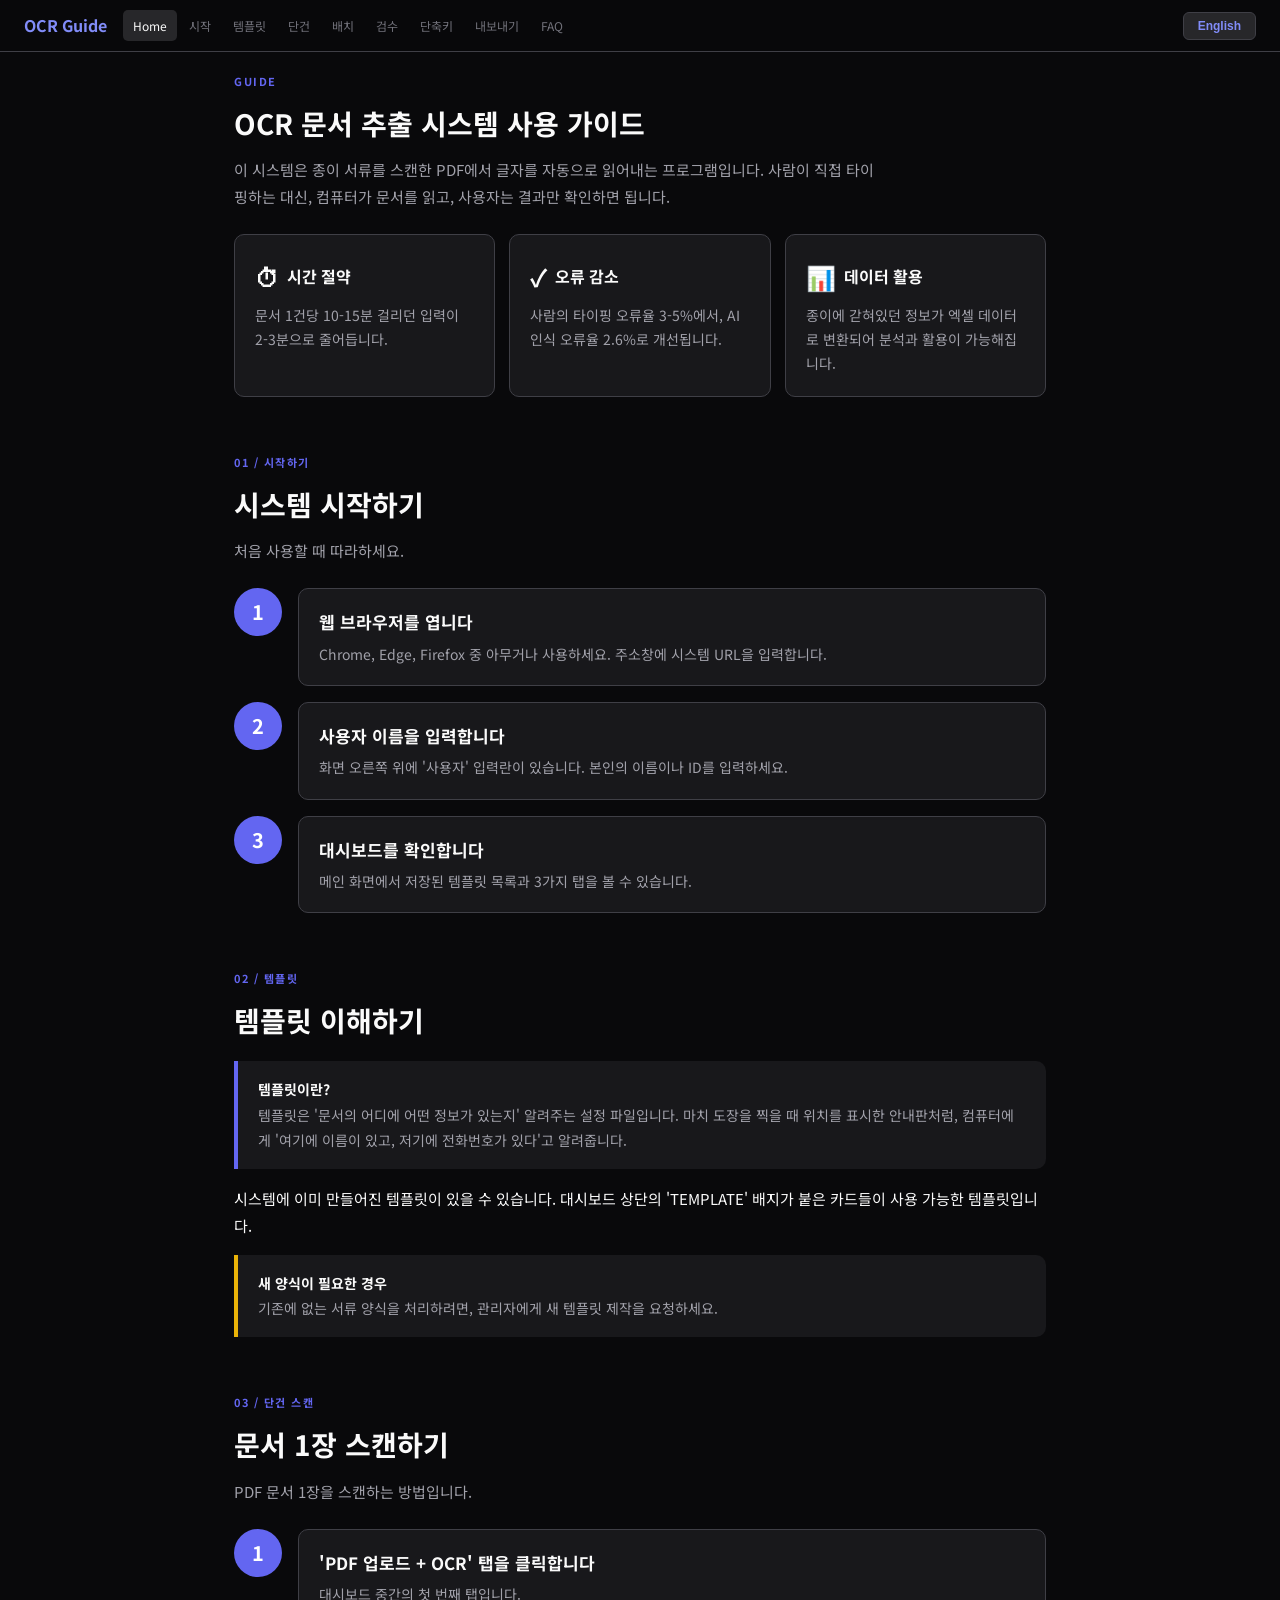
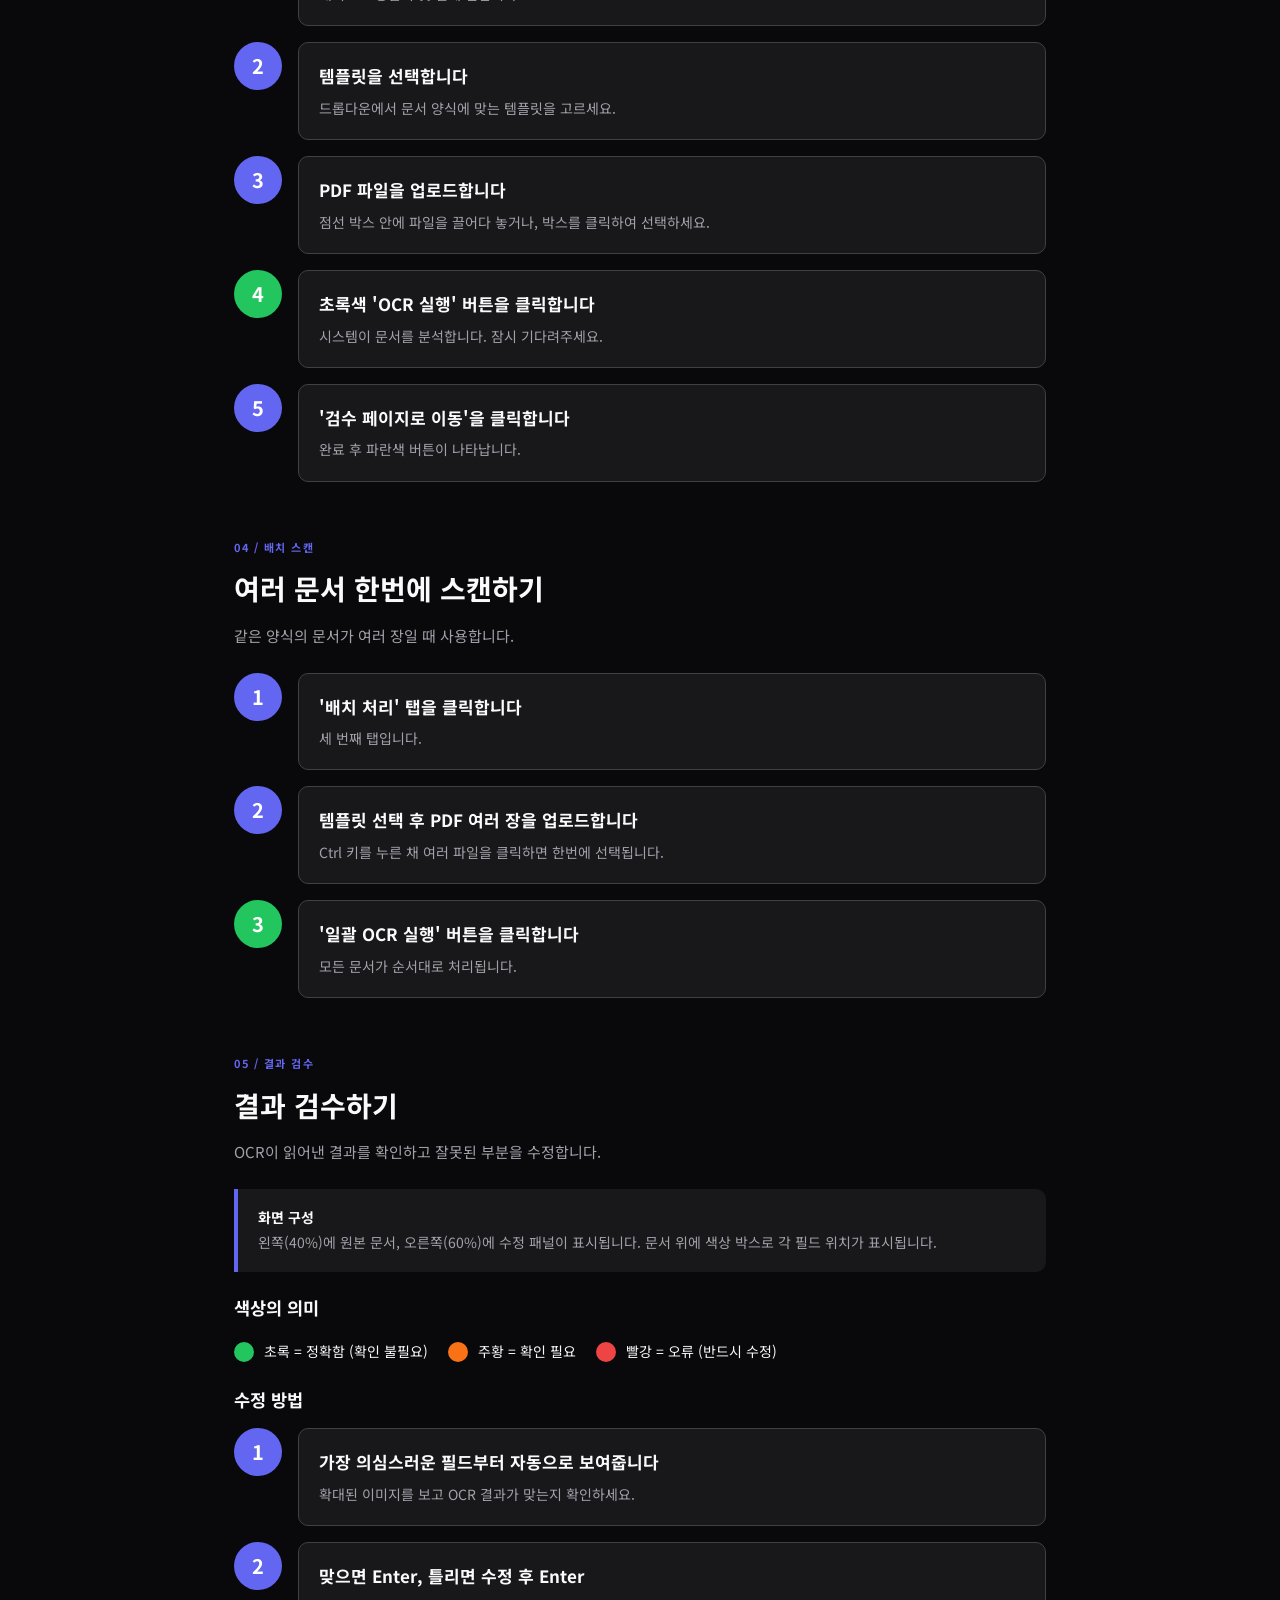
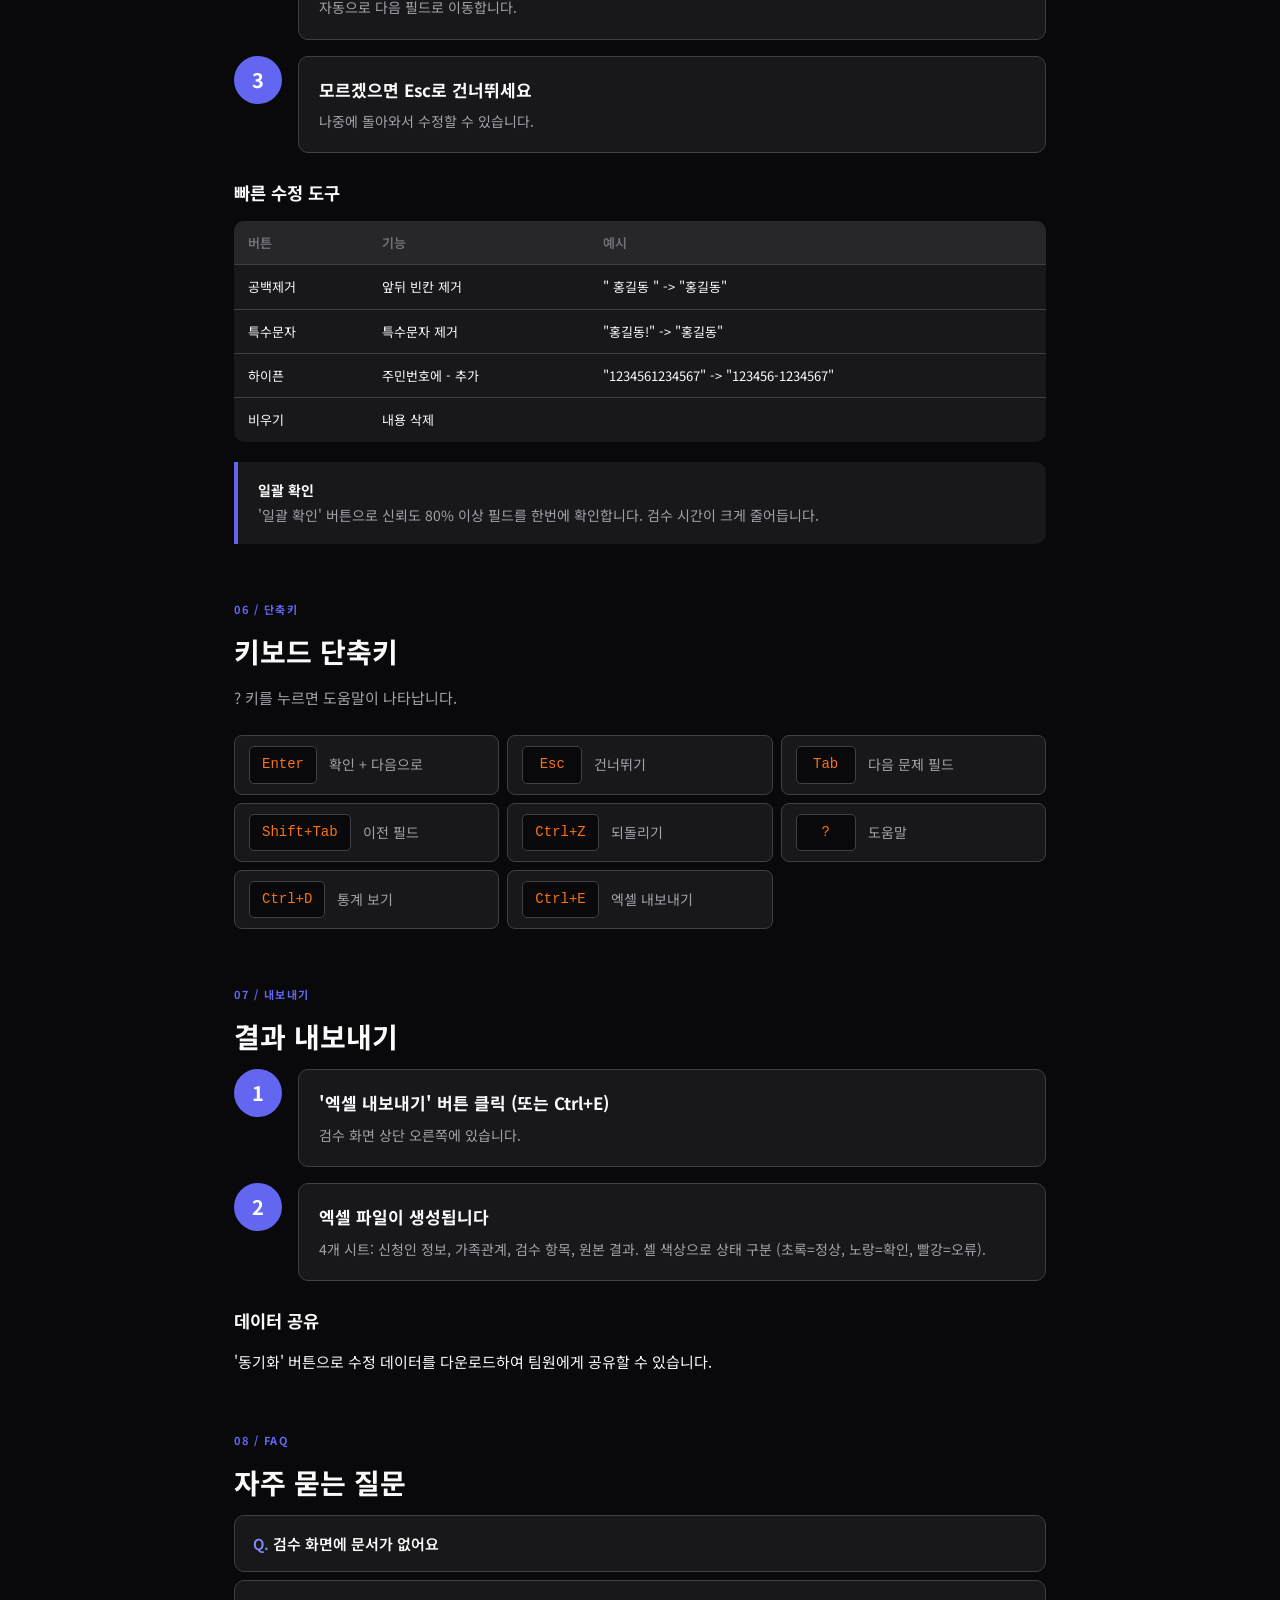
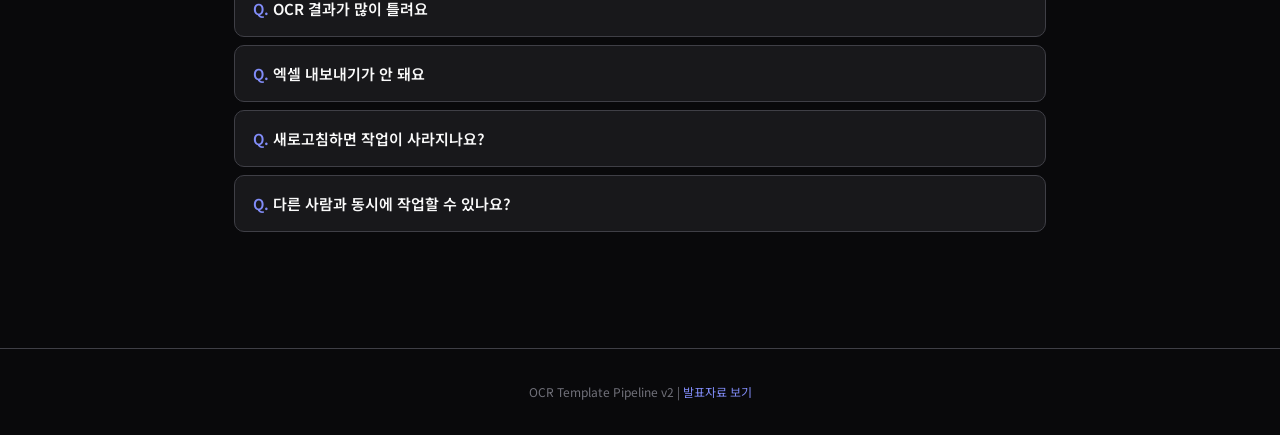
==== guide.html @ 360dcc37 "feat: v2 전면 업그레이드 - 대시보드, 검수 UX, 모델 전환, 원격 동기화, 발표자료 - 통합 대시보드: 3탭 UI (단건 OCR / 템플릿 생성 / 배치 처리) - 검수" ====
<!DOCTYPE html>
<html lang="ko">
<head>
<meta charset="UTF-8">
<meta name="viewport" content="width=device-width, initial-scale=1.0">
<title>OCR Pipeline - Guide</title>
<link href="https://fonts.googleapis.com/css2?family=Noto+Sans+KR:wght@400;600;700&display=swap" rel="stylesheet">
<style>
:root{--bg:#09090b;--s:#18181b;--c:#27272a;--bd:#3f3f46;--tx:#fafafa;--tx2:#a1a1aa;--tx3:#71717a;--ac:#6366f1;--ac2:#818cf8;--g:#22c55e;--y:#eab308;--r:#ef4444;--o:#f97316;--t:#2dd4bf;--rd:10px}
*{box-sizing:border-box;margin:0;padding:0}
body{font-family:'Noto Sans KR',sans-serif;background:var(--bg);color:var(--tx);line-height:1.8;font-size:15px}
.topbar{position:fixed;top:0;left:0;right:0;height:52px;background:rgba(9,9,11,.92);backdrop-filter:blur(12px);border-bottom:1px solid var(--bd);z-index:100;display:flex;align-items:center;padding:0 24px;gap:16px}
.topbar .logo{font-size:16px;font-weight:700;color:var(--ac2)}
.topbar .nav-links{display:flex;gap:2px;overflow-x:auto;flex:1}
.topbar .nav-links a{color:var(--tx3);text-decoration:none;font-size:12px;padding:5px 10px;border-radius:5px;white-space:nowrap}
.topbar .nav-links a:hover{color:var(--tx);background:var(--c)}
.lang-btn{background:var(--c);border:1px solid var(--bd);color:var(--ac2);padding:6px 14px;border-radius:6px;cursor:pointer;font-size:12px;font-weight:600;white-space:nowrap}
.lang-btn:hover{background:var(--bd)}
main{max-width:860px;margin:0 auto;padding:72px 24px 60px}
.sec{margin-bottom:56px;scroll-margin-top:64px}
.sec-num{font-size:11px;font-weight:700;color:var(--ac);letter-spacing:1.5px;text-transform:uppercase;margin-bottom:6px}
.sec h2{font-size:28px;font-weight:700;margin-bottom:8px}
.sec .desc{font-size:15px;color:var(--tx2);margin-bottom:24px;max-width:640px}
.steps{display:flex;flex-direction:column;gap:16px}
.step{display:flex;gap:16px;align-items:flex-start}
.step-num{width:48px;height:48px;border-radius:50%;background:var(--ac);color:#fff;display:flex;align-items:center;justify-content:center;font-size:20px;font-weight:700;flex-shrink:0}
.step-body{flex:1;background:var(--s);border:1px solid var(--bd);border-radius:var(--rd);padding:18px 20px}
.step-body h3{font-size:17px;margin-bottom:4px}
.step-body p{font-size:14px;color:var(--tx2)}
.card-row{display:grid;grid-template-columns:repeat(auto-fit,minmax(240px,1fr));gap:14px;margin-bottom:20px}
.card{background:var(--s);border:1px solid var(--bd);border-radius:var(--rd);padding:20px}
.card h3{font-size:16px;margin-bottom:6px;display:flex;align-items:center;gap:8px}
.card p{font-size:14px;color:var(--tx2);line-height:1.7}
.card-icon{font-size:24px}
.color-row{display:flex;gap:20px;flex-wrap:wrap;margin:16px 0}
.color-item{display:flex;align-items:center;gap:10px;font-size:14px}
.color-dot{width:20px;height:20px;border-radius:50%}
.key-grid{display:grid;grid-template-columns:repeat(auto-fill,minmax(220px,1fr));gap:8px}
.key-item{display:flex;align-items:center;gap:12px;padding:10px 14px;background:var(--s);border:1px solid var(--bd);border-radius:8px}
.key-item kbd{background:var(--bg);border:1px solid var(--bd);border-radius:5px;padding:5px 12px;font-family:monospace;font-size:14px;color:var(--o);min-width:60px;text-align:center}
.key-item span{font-size:14px;color:var(--tx2)}
.info-box{background:var(--s);border-left:4px solid var(--ac);border-radius:0 var(--rd) var(--rd) 0;padding:16px 20px;margin:16px 0;font-size:14px;color:var(--tx2)}
.info-box.warn{border-left-color:var(--y)}
.info-box strong{color:var(--tx)}
table{width:100%;border-collapse:collapse;background:var(--s);border-radius:var(--rd);overflow:hidden;margin:12px 0}
th,td{padding:10px 14px;text-align:left;border-bottom:1px solid var(--bd);font-size:13px}
th{background:var(--c);color:var(--tx3);font-weight:600}
tr:last-child td{border-bottom:none}
details{background:var(--s);border:1px solid var(--bd);border-radius:var(--rd);margin-bottom:8px}
details summary{padding:14px 18px;cursor:pointer;font-size:15px;font-weight:600;list-style:none}
details summary::before{content:"Q. ";color:var(--ac2)}
details[open] summary{border-bottom:1px solid var(--bd)}
details .answer{padding:14px 18px;font-size:14px;color:var(--tx2);line-height:1.8}
footer{text-align:center;padding:32px;color:var(--tx3);font-size:12px;border-top:1px solid var(--bd)}
@media(max-width:640px){.step{flex-direction:column}.step-num{width:36px;height:36px;font-size:16px}.card-row{grid-template-columns:1fr}.key-grid{grid-template-columns:1fr}}
</style>
</head>
<body>

<div class="topbar">
  <span class="logo">OCR Guide</span>
  <div class="nav-links">
    <a href="#welcome">Home</a>
    <a href="#start" data-ko="시작" data-en="Start">시작</a>
    <a href="#template" data-ko="템플릿" data-en="Template">템플릿</a>
    <a href="#single" data-ko="단건" data-en="Single">단건</a>
    <a href="#batch" data-ko="배치" data-en="Batch">배치</a>
    <a href="#review" data-ko="검수" data-en="Review">검수</a>
    <a href="#keys" data-ko="단축키" data-en="Keys">단축키</a>
    <a href="#export" data-ko="내보내기" data-en="Export">내보내기</a>
    <a href="#faq">FAQ</a>
  </div>
  <button class="lang-btn" onclick="toggleLang()" id="langBtn">English</button>
</div>

<main>

<div class="sec" id="welcome">
  <div class="sec-num">GUIDE</div>
  <h2 data-ko="OCR 문서 추출 시스템 사용 가이드" data-en="OCR Document Extraction Guide"></h2>
  <p class="desc" data-ko="이 시스템은 종이 서류를 스캔한 PDF에서 글자를 자동으로 읽어내는 프로그램입니다. 사람이 직접 타이핑하는 대신, 컴퓨터가 문서를 읽고, 사용자는 결과만 확인하면 됩니다." data-en="This system automatically reads text from scanned PDF documents. Instead of manually typing, the computer reads the document and you just verify the results."></p>
  <div class="card-row">
    <div class="card"><h3><span class="card-icon">&#9201;</span> <span data-ko="시간 절약" data-en="Save Time"></span></h3><p data-ko="문서 1건당 10-15분 걸리던 입력이 2-3분으로 줄어듭니다." data-en="Processing time drops from 10-15 minutes to just 2-3 minutes per document."></p></div>
    <div class="card"><h3><span class="card-icon">&#10003;</span> <span data-ko="오류 감소" data-en="Fewer Errors"></span></h3><p data-ko="사람의 타이핑 오류율 3-5%에서, AI 인식 오류율 2.6%로 개선됩니다." data-en="Human typing error rate of 3-5% improved to AI recognition error rate of 2.6%."></p></div>
    <div class="card"><h3><span class="card-icon">&#128202;</span> <span data-ko="데이터 활용" data-en="Data Utilization"></span></h3><p data-ko="종이에 갇혀있던 정보가 엑셀 데이터로 변환되어 분석과 활용이 가능해집니다." data-en="Information trapped on paper is converted to Excel data for analysis."></p></div>
  </div>
</div>

<div class="sec" id="start">
  <div class="sec-num" data-ko="01 / 시작하기" data-en="01 / GETTING STARTED"></div>
  <h2 data-ko="시스템 시작하기" data-en="Getting Started"></h2>
  <p class="desc" data-ko="처음 사용할 때 따라하세요." data-en="Follow these steps when using for the first time."></p>
  <div class="steps">
    <div class="step"><div class="step-num">1</div><div class="step-body"><h3 data-ko="웹 브라우저를 엽니다" data-en="Open your web browser"></h3><p data-ko="Chrome, Edge, Firefox 중 아무거나 사용하세요. 주소창에 시스템 URL을 입력합니다." data-en="Use Chrome, Edge, or Firefox. Enter the system URL in the address bar."></p></div></div>
    <div class="step"><div class="step-num">2</div><div class="step-body"><h3 data-ko="사용자 이름을 입력합니다" data-en="Enter your username"></h3><p data-ko="화면 오른쪽 위에 '사용자' 입력란이 있습니다. 본인의 이름이나 ID를 입력하세요." data-en="There is a 'User' field in the top-right corner. Enter your name or ID."></p></div></div>
    <div class="step"><div class="step-num">3</div><div class="step-body"><h3 data-ko="대시보드를 확인합니다" data-en="Check the dashboard"></h3><p data-ko="메인 화면에서 저장된 템플릿 목록과 3가지 탭을 볼 수 있습니다." data-en="The main screen shows saved templates and 3 tabs."></p></div></div>
  </div>
</div>

<div class="sec" id="template">
  <div class="sec-num" data-ko="02 / 템플릿" data-en="02 / TEMPLATES"></div>
  <h2 data-ko="템플릿 이해하기" data-en="Understanding Templates"></h2>
  <div class="info-box"><strong data-ko="템플릿이란?" data-en="What is a Template?"></strong><br><span data-ko="템플릿은 '문서의 어디에 어떤 정보가 있는지' 알려주는 설정 파일입니다. 마치 도장을 찍을 때 위치를 표시한 안내판처럼, 컴퓨터에게 '여기에 이름이 있고, 저기에 전화번호가 있다'고 알려줍니다." data-en="A template tells the system 'where each piece of information is located' on the document. Like a guide showing where to stamp, it tells the computer 'the name is here, the phone number is there.'"></span></div>
  <p data-ko="시스템에 이미 만들어진 템플릿이 있을 수 있습니다. 대시보드 상단의 'TEMPLATE' 배지가 붙은 카드들이 사용 가능한 템플릿입니다." data-en="Pre-made templates may already exist. Cards with 'TEMPLATE' badges on the dashboard are available."></p>
  <div class="info-box warn"><strong data-ko="새 양식이 필요한 경우" data-en="Need a new form type?"></strong><br><span data-ko="기존에 없는 서류 양식을 처리하려면, 관리자에게 새 템플릿 제작을 요청하세요." data-en="To process a new form type, ask your administrator to create a template."></span></div>
</div>

<div class="sec" id="single">
  <div class="sec-num" data-ko="03 / 단건 스캔" data-en="03 / SINGLE SCAN"></div>
  <h2 data-ko="문서 1장 스캔하기" data-en="Scanning a Single Document"></h2>
  <p class="desc" data-ko="PDF 문서 1장을 스캔하는 방법입니다." data-en="How to scan one PDF document."></p>
  <div class="steps">
    <div class="step"><div class="step-num">1</div><div class="step-body"><h3 data-ko="'PDF 업로드 + OCR' 탭을 클릭합니다" data-en="Click the 'PDF Upload + OCR' tab"></h3><p data-ko="대시보드 중간의 첫 번째 탭입니다." data-en="It's the first tab on the dashboard."></p></div></div>
    <div class="step"><div class="step-num">2</div><div class="step-body"><h3 data-ko="템플릿을 선택합니다" data-en="Select a template"></h3><p data-ko="드롭다운에서 문서 양식에 맞는 템플릿을 고르세요." data-en="Choose the template that matches your document form."></p></div></div>
    <div class="step"><div class="step-num">3</div><div class="step-body"><h3 data-ko="PDF 파일을 업로드합니다" data-en="Upload your PDF file"></h3><p data-ko="점선 박스 안에 파일을 끌어다 놓거나, 박스를 클릭하여 선택하세요." data-en="Drag and drop into the dashed box, or click to browse."></p></div></div>
    <div class="step"><div class="step-num" style="background:var(--g)">4</div><div class="step-body"><h3 data-ko="초록색 'OCR 실행' 버튼을 클릭합니다" data-en="Click the green 'OCR Run' button"></h3><p data-ko="시스템이 문서를 분석합니다. 잠시 기다려주세요." data-en="The system will analyze your document. Please wait."></p></div></div>
    <div class="step"><div class="step-num">5</div><div class="step-body"><h3 data-ko="'검수 페이지로 이동'을 클릭합니다" data-en="Click 'Go to Review Page'"></h3><p data-ko="완료 후 파란색 버튼이 나타납니다." data-en="A blue button appears after processing completes."></p></div></div>
  </div>
</div>

<div class="sec" id="batch">
  <div class="sec-num" data-ko="04 / 배치 스캔" data-en="04 / BATCH SCAN"></div>
  <h2 data-ko="여러 문서 한번에 스캔하기" data-en="Scanning Multiple Documents"></h2>
  <p class="desc" data-ko="같은 양식의 문서가 여러 장일 때 사용합니다." data-en="Use when you have many documents of the same form type."></p>
  <div class="steps">
    <div class="step"><div class="step-num">1</div><div class="step-body"><h3 data-ko="'배치 처리' 탭을 클릭합니다" data-en="Click the 'Batch Processing' tab"></h3><p data-ko="세 번째 탭입니다." data-en="It's the third tab."></p></div></div>
    <div class="step"><div class="step-num">2</div><div class="step-body"><h3 data-ko="템플릿 선택 후 PDF 여러 장을 업로드합니다" data-en="Select template, then upload multiple PDFs"></h3><p data-ko="Ctrl 키를 누른 채 여러 파일을 클릭하면 한번에 선택됩니다." data-en="Hold Ctrl and click multiple files to select them all."></p></div></div>
    <div class="step"><div class="step-num" style="background:var(--g)">3</div><div class="step-body"><h3 data-ko="'일괄 OCR 실행' 버튼을 클릭합니다" data-en="Click 'Batch OCR Run'"></h3><p data-ko="모든 문서가 순서대로 처리됩니다." data-en="All documents will be processed in order."></p></div></div>
  </div>
</div>

<div class="sec" id="review">
  <div class="sec-num" data-ko="05 / 결과 검수" data-en="05 / REVIEW"></div>
  <h2 data-ko="결과 검수하기" data-en="Reviewing Results"></h2>
  <p class="desc" data-ko="OCR이 읽어낸 결과를 확인하고 잘못된 부분을 수정합니다." data-en="Verify OCR results and fix any mistakes."></p>
  <div class="info-box"><strong data-ko="화면 구성" data-en="Screen Layout"></strong><br><span data-ko="왼쪽(40%)에 원본 문서, 오른쪽(60%)에 수정 패널이 표시됩니다. 문서 위에 색상 박스로 각 필드 위치가 표시됩니다." data-en="Left side (40%) shows the original document, right side (60%) shows the edit panel. Colored boxes on the document show field locations."></span></div>

  <h3 style="margin:20px 0 12px" data-ko="색상의 의미" data-en="Color Guide"></h3>
  <div class="color-row">
    <div class="color-item"><div class="color-dot" style="background:var(--g)"></div><span data-ko="초록 = 정확함 (확인 불필요)" data-en="Green = Correct"></span></div>
    <div class="color-item"><div class="color-dot" style="background:var(--o)"></div><span data-ko="주황 = 확인 필요" data-en="Orange = Needs checking"></span></div>
    <div class="color-item"><div class="color-dot" style="background:var(--r)"></div><span data-ko="빨강 = 오류 (반드시 수정)" data-en="Red = Error (must fix)"></span></div>
  </div>

  <h3 style="margin:20px 0 12px" data-ko="수정 방법" data-en="How to Fix"></h3>
  <div class="steps">
    <div class="step"><div class="step-num">1</div><div class="step-body"><h3 data-ko="가장 의심스러운 필드부터 자동으로 보여줍니다" data-en="Most uncertain fields are shown first"></h3><p data-ko="확대된 이미지를 보고 OCR 결과가 맞는지 확인하세요." data-en="Check the zoomed image and verify the OCR result."></p></div></div>
    <div class="step"><div class="step-num">2</div><div class="step-body"><h3 data-ko="맞으면 Enter, 틀리면 수정 후 Enter" data-en="Enter if correct, type fix then Enter"></h3><p data-ko="자동으로 다음 필드로 이동합니다." data-en="Automatically moves to the next field."></p></div></div>
    <div class="step"><div class="step-num">3</div><div class="step-body"><h3 data-ko="모르겠으면 Esc로 건너뛰세요" data-en="Press Esc to skip if unsure"></h3><p data-ko="나중에 돌아와서 수정할 수 있습니다." data-en="You can come back later."></p></div></div>
  </div>

  <h3 style="margin:24px 0 12px" data-ko="빠른 수정 도구" data-en="Quick Fix Tools"></h3>
  <table>
    <thead><tr><th data-ko="버튼" data-en="Button"></th><th data-ko="기능" data-en="Function"></th><th data-ko="예시" data-en="Example"></th></tr></thead>
    <tbody>
      <tr><td data-ko="공백제거" data-en="Trim"></td><td data-ko="앞뒤 빈칸 제거" data-en="Remove spaces"></td><td>" 홍길동 " -> "홍길동"</td></tr>
      <tr><td data-ko="특수문자" data-en="Special"></td><td data-ko="특수문자 제거" data-en="Remove special chars"></td><td>"홍길동!" -> "홍길동"</td></tr>
      <tr><td data-ko="하이픈" data-en="Hyphen"></td><td data-ko="주민번호에 - 추가" data-en="Add hyphen to ID"></td><td>"1234561234567" -> "123456-1234567"</td></tr>
      <tr><td data-ko="비우기" data-en="Clear"></td><td data-ko="내용 삭제" data-en="Empty the field"></td><td></td></tr>
    </tbody>
  </table>
  <div class="info-box" style="margin-top:20px"><strong data-ko="일괄 확인" data-en="Bulk Confirm"></strong><br><span data-ko="'일괄 확인' 버튼으로 신뢰도 80% 이상 필드를 한번에 확인합니다. 검수 시간이 크게 줄어듭니다." data-en="The 'Bulk Confirm' button approves all fields with 80%+ confidence at once, greatly reducing review time."></span></div>
</div>

<div class="sec" id="keys">
  <div class="sec-num" data-ko="06 / 단축키" data-en="06 / SHORTCUTS"></div>
  <h2 data-ko="키보드 단축키" data-en="Keyboard Shortcuts"></h2>
  <p class="desc" data-ko="? 키를 누르면 도움말이 나타납니다." data-en="Press ? to see the help overlay."></p>
  <div class="key-grid">
    <div class="key-item"><kbd>Enter</kbd><span data-ko="확인 + 다음으로" data-en="Confirm + Next"></span></div>
    <div class="key-item"><kbd>Esc</kbd><span data-ko="건너뛰기" data-en="Skip"></span></div>
    <div class="key-item"><kbd>Tab</kbd><span data-ko="다음 문제 필드" data-en="Next problem"></span></div>
    <div class="key-item"><kbd>Shift+Tab</kbd><span data-ko="이전 필드" data-en="Previous field"></span></div>
    <div class="key-item"><kbd>Ctrl+Z</kbd><span data-ko="되돌리기" data-en="Undo"></span></div>
    <div class="key-item"><kbd>?</kbd><span data-ko="도움말" data-en="Help"></span></div>
    <div class="key-item"><kbd>Ctrl+D</kbd><span data-ko="통계 보기" data-en="Statistics"></span></div>
    <div class="key-item"><kbd>Ctrl+E</kbd><span data-ko="엑셀 내보내기" data-en="Export Excel"></span></div>
  </div>
</div>

<div class="sec" id="export">
  <div class="sec-num" data-ko="07 / 내보내기" data-en="07 / EXPORT"></div>
  <h2 data-ko="결과 내보내기" data-en="Exporting Results"></h2>
  <div class="steps">
    <div class="step"><div class="step-num">1</div><div class="step-body"><h3 data-ko="'엑셀 내보내기' 버튼 클릭 (또는 Ctrl+E)" data-en="Click 'Export Excel' (or Ctrl+E)"></h3><p data-ko="검수 화면 상단 오른쪽에 있습니다." data-en="Located in the top-right of the review screen."></p></div></div>
    <div class="step"><div class="step-num">2</div><div class="step-body"><h3 data-ko="엑셀 파일이 생성됩니다" data-en="Excel file is generated"></h3><p data-ko="4개 시트: 신청인 정보, 가족관계, 검수 항목, 원본 결과. 셀 색상으로 상태 구분 (초록=정상, 노랑=확인, 빨강=오류)." data-en="4 sheets: applicant info, family, review items, raw results. Cell colors show status (green=ok, yellow=check, red=error)."></p></div></div>
  </div>
  <h3 style="margin:24px 0 12px" data-ko="데이터 공유" data-en="Sharing Data"></h3>
  <p data-ko="'동기화' 버튼으로 수정 데이터를 다운로드하여 팀원에게 공유할 수 있습니다." data-en="Click 'Sync' to download correction data and share it with your team."></p>
</div>

<div class="sec" id="faq">
  <div class="sec-num" data-ko="08 / FAQ" data-en="08 / FAQ"></div>
  <h2 data-ko="자주 묻는 질문" data-en="Frequently Asked Questions"></h2>
  <details><summary data-ko="검수 화면에 문서가 없어요" data-en="No documents on review screen"></summary><div class="answer" data-ko="OCR을 먼저 실행해야 합니다. 대시보드에서 PDF를 업로드하고 'OCR 실행'을 클릭하세요." data-en="Run OCR first. Upload a PDF on the dashboard and click 'OCR Run'."></div></details>
  <details><summary data-ko="OCR 결과가 많이 틀려요" data-en="OCR results are inaccurate"></summary><div class="answer" data-ko="스캔 품질이 낮으면 인식률이 떨어집니다. 선명한 PDF를 사용하고 올바른 템플릿을 선택했는지 확인하세요." data-en="Low scan quality reduces accuracy. Use clear PDFs and verify the correct template is selected."></div></details>
  <details><summary data-ko="엑셀 내보내기가 안 돼요" data-en="Excel export fails"></summary><div class="answer" data-ko="검수 완료된 문서가 최소 1개 있어야 합니다." data-en="You need at least 1 reviewed document."></div></details>
  <details><summary data-ko="새로고침하면 작업이 사라지나요?" data-en="Does refreshing lose my work?"></summary><div class="answer" data-ko="아닙니다. 모든 수정은 즉시 저장됩니다. 새로고침해도 마지막 위치로 복원됩니다." data-en="No. All edits are saved instantly. You'll return to your last position."></div></details>
  <details><summary data-ko="다른 사람과 동시에 작업할 수 있나요?" data-en="Can multiple people work simultaneously?"></summary><div class="answer" data-ko="네. 각 사용자의 작업은 ID별로 분리됩니다. '동기화'로 수정 데이터를 공유하세요." data-en="Yes. Each user's work is separated by ID. Use 'Sync' to share corrections."></div></details>
</div>

</main>

<footer>OCR Template Pipeline v2 | <a href="presentation.html" style="color:var(--ac2);text-decoration:none" data-ko="발표자료 보기" data-en="View Presentation"></a></footer>

<script>
let lang=localStorage.getItem('guide-lang')||'ko';
function applyLang(){document.querySelectorAll('[data-ko]').forEach(el=>{el.textContent=el.dataset[lang]});document.getElementById('langBtn').textContent=lang==='ko'?'English':'한국어';document.documentElement.lang=lang;localStorage.setItem('guide-lang',lang)}
function toggleLang(){lang=lang==='ko'?'en':'ko';applyLang()}
const secs=document.querySelectorAll('.sec[id]'),navAs=document.querySelectorAll('.topbar .nav-links a');
window.addEventListener('scroll',()=>{let c='';secs.forEach(s=>{if(scrollY>=s.offsetTop-80)c=s.id});navAs.forEach(a=>{const h=a.getAttribute('href');a.style.color=h==='#'+c?'var(--tx)':'';a.style.background=h==='#'+c?'var(--c)':''})});
applyLang();
</script>
</body>
</html>
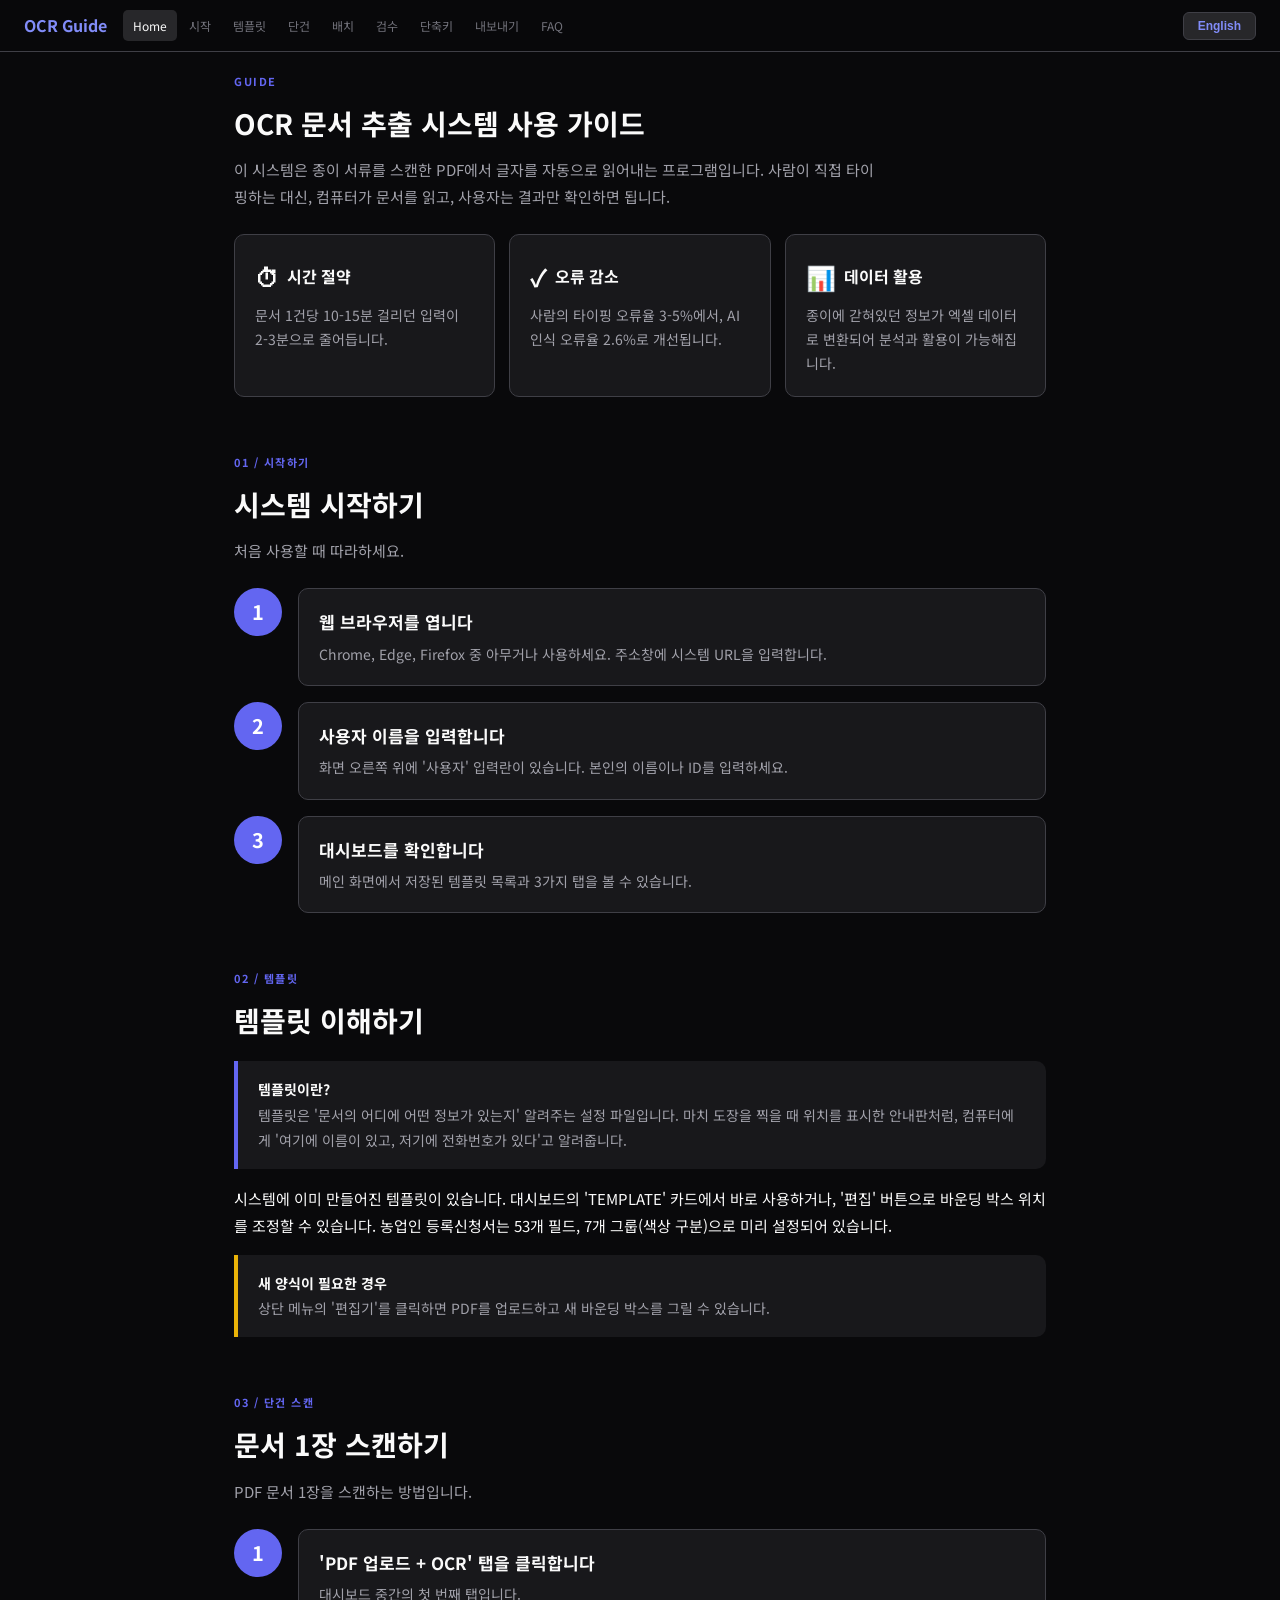
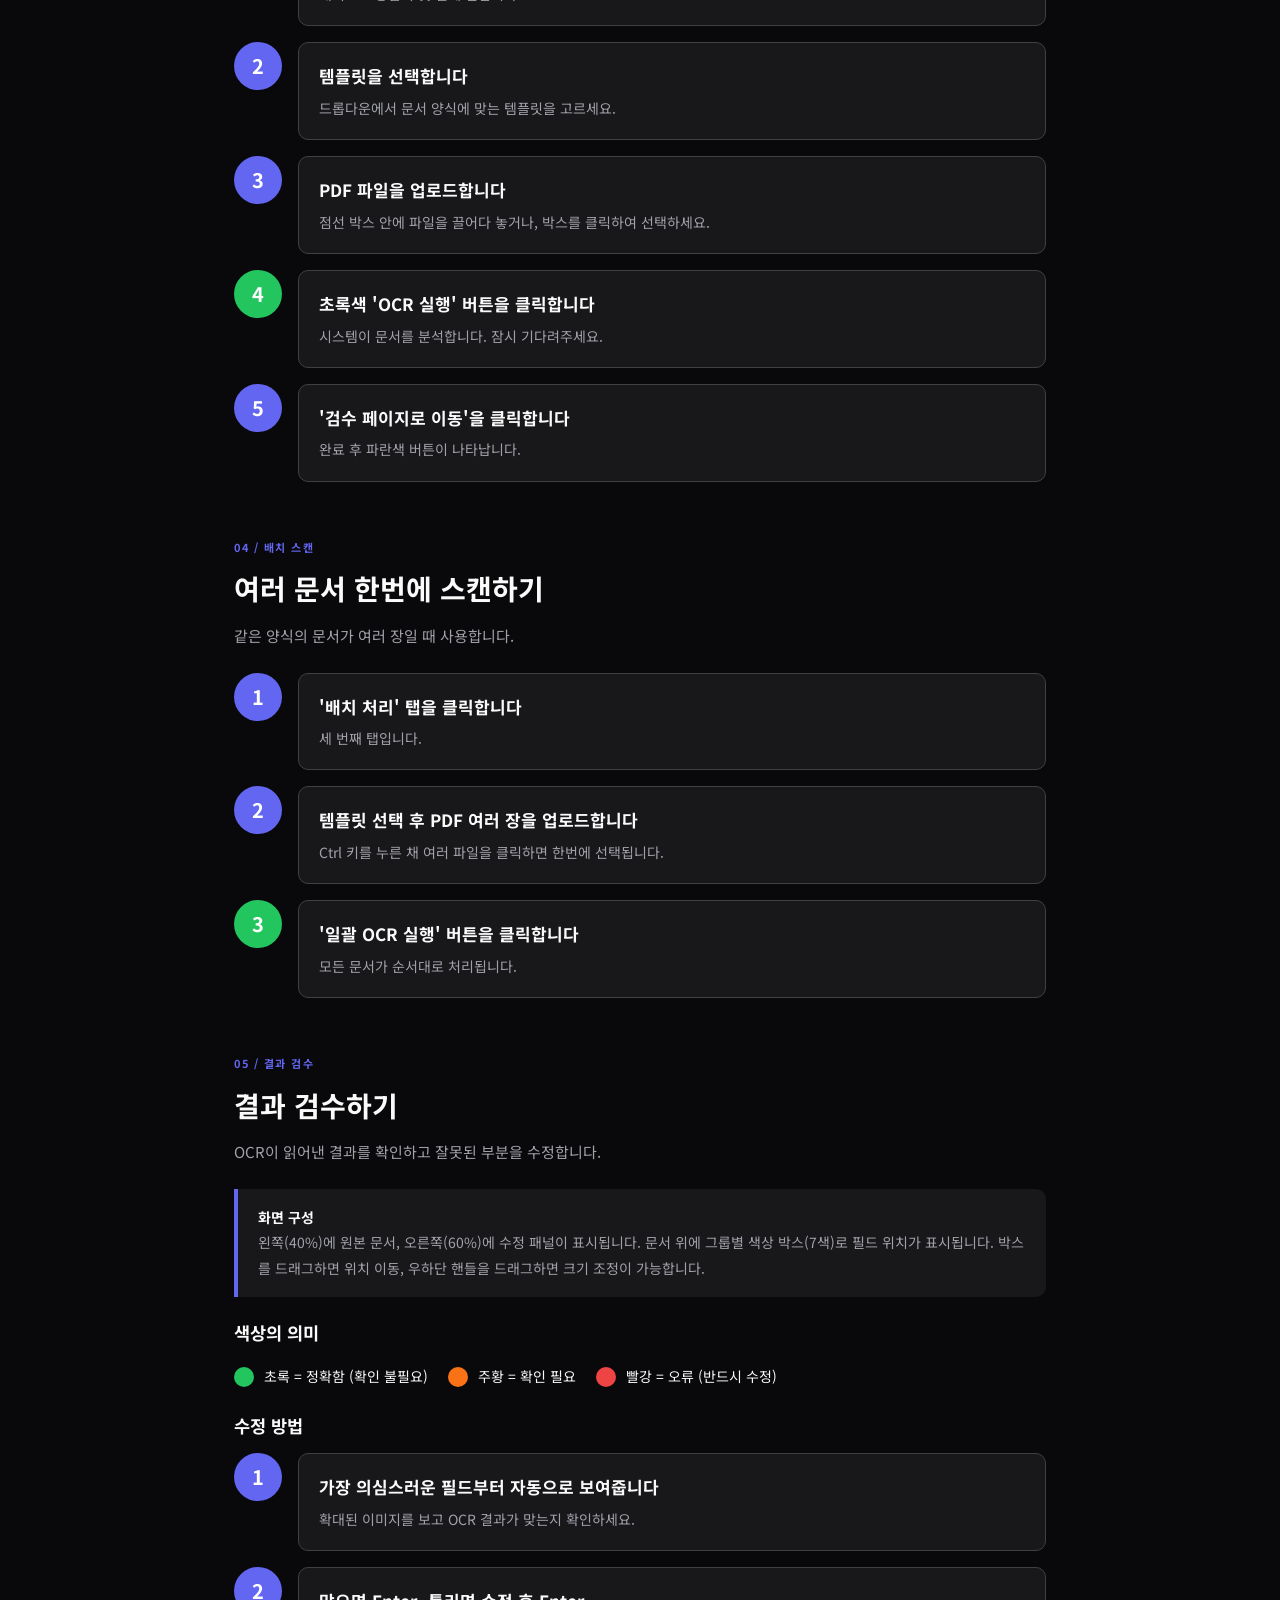
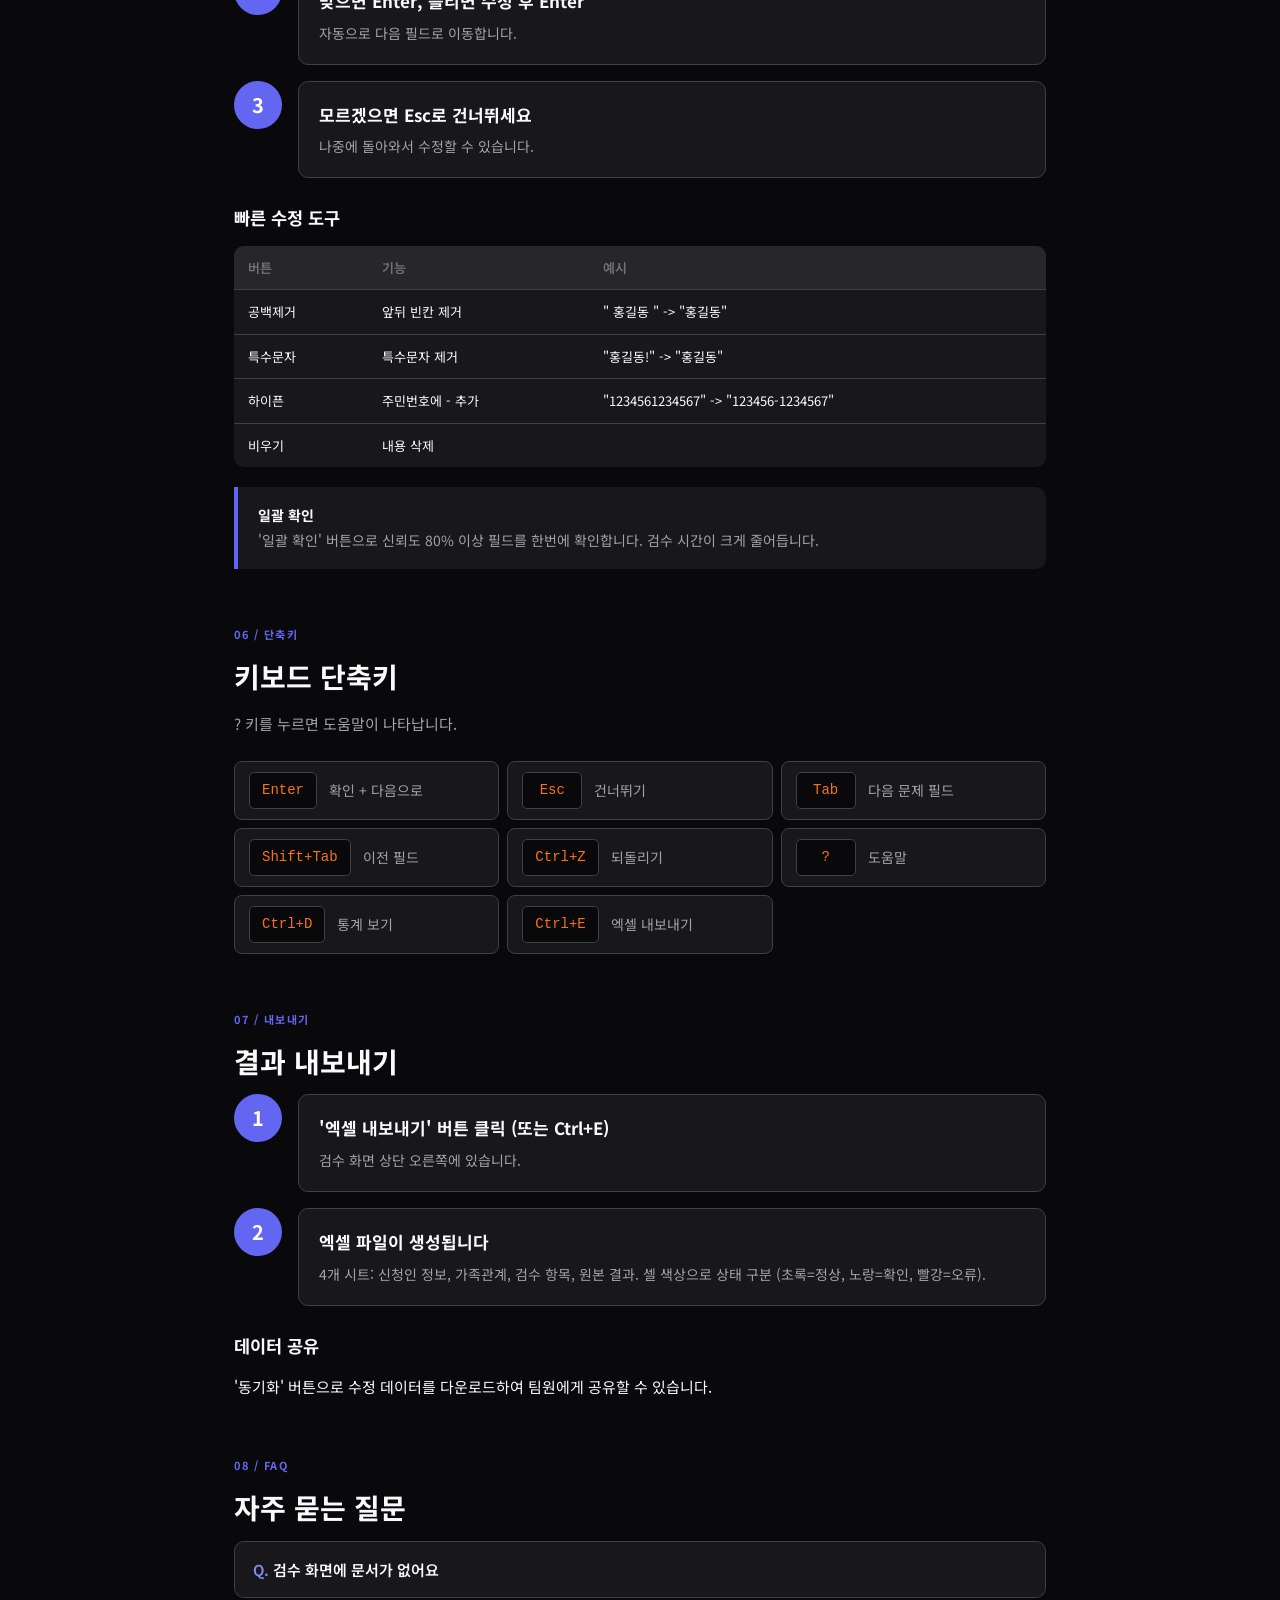
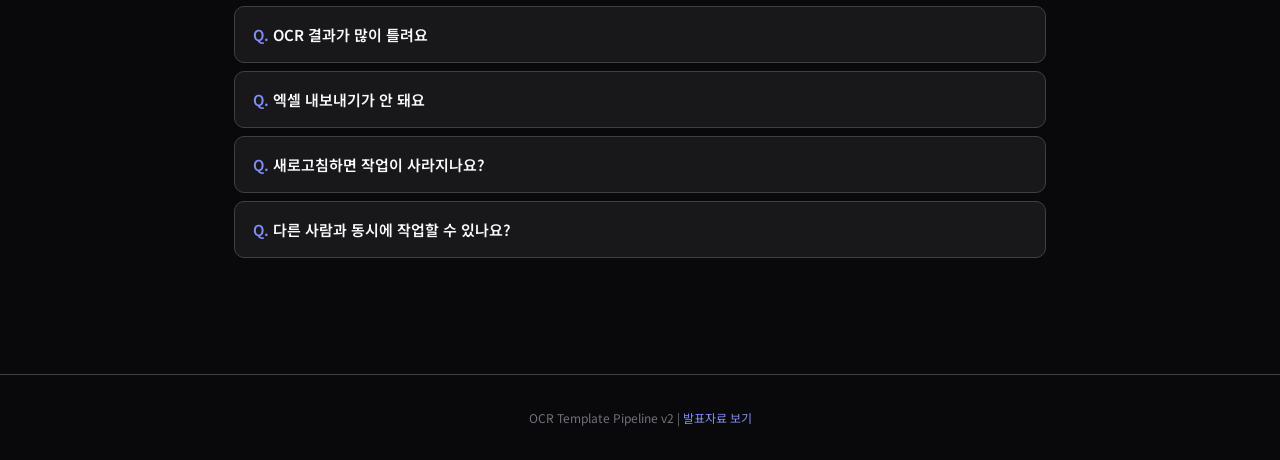
==== commit d3766728: "docs: 발표자료 + 가이드 업데이트 (편집기 통합, 53필드, bbox 드래그) - 발표자료: 22 APIs, 53 Fields, 7000+ LOC 반영   편집기 통합, 검수" ====
--- a/guide.html
+++ b/guide.html
@@ -101,8 +101,8 @@
   <div class="sec-num" data-ko="02 / 템플릿" data-en="02 / TEMPLATES"></div>
   <h2 data-ko="템플릿 이해하기" data-en="Understanding Templates"></h2>
   <div class="info-box"><strong data-ko="템플릿이란?" data-en="What is a Template?"></strong><br><span data-ko="템플릿은 '문서의 어디에 어떤 정보가 있는지' 알려주는 설정 파일입니다. 마치 도장을 찍을 때 위치를 표시한 안내판처럼, 컴퓨터에게 '여기에 이름이 있고, 저기에 전화번호가 있다'고 알려줍니다." data-en="A template tells the system 'where each piece of information is located' on the document. Like a guide showing where to stamp, it tells the computer 'the name is here, the phone number is there.'"></span></div>
-  <p data-ko="시스템에 이미 만들어진 템플릿이 있을 수 있습니다. 대시보드 상단의 'TEMPLATE' 배지가 붙은 카드들이 사용 가능한 템플릿입니다." data-en="Pre-made templates may already exist. Cards with 'TEMPLATE' badges on the dashboard are available."></p>
-  <div class="info-box warn"><strong data-ko="새 양식이 필요한 경우" data-en="Need a new form type?"></strong><br><span data-ko="기존에 없는 서류 양식을 처리하려면, 관리자에게 새 템플릿 제작을 요청하세요." data-en="To process a new form type, ask your administrator to create a template."></span></div>
+  <p data-ko="시스템에 이미 만들어진 템플릿이 있습니다. 대시보드의 'TEMPLATE' 카드에서 바로 사용하거나, '편집' 버튼으로 바운딩 박스 위치를 조정할 수 있습니다. 농업인 등록신청서는 53개 필드, 7개 그룹(색상 구분)으로 미리 설정되어 있습니다." data-en="Pre-made templates are available. Use them from the dashboard or click 'Edit' to adjust bounding box positions. The agriculture form has 53 fields in 7 color-coded groups."></p>
+  <div class="info-box warn"><strong data-ko="새 양식이 필요한 경우" data-en="Need a new form type?"></strong><br><span data-ko="상단 메뉴의 '편집기'를 클릭하면 PDF를 업로드하고 새 바운딩 박스를 그릴 수 있습니다." data-en="Click 'Editor' in the top menu to upload a PDF and draw new bounding boxes."></span></div>
 </div>
 
 <div class="sec" id="single">
@@ -133,7 +133,7 @@
   <div class="sec-num" data-ko="05 / 결과 검수" data-en="05 / REVIEW"></div>
   <h2 data-ko="결과 검수하기" data-en="Reviewing Results"></h2>
   <p class="desc" data-ko="OCR이 읽어낸 결과를 확인하고 잘못된 부분을 수정합니다." data-en="Verify OCR results and fix any mistakes."></p>
-  <div class="info-box"><strong data-ko="화면 구성" data-en="Screen Layout"></strong><br><span data-ko="왼쪽(40%)에 원본 문서, 오른쪽(60%)에 수정 패널이 표시됩니다. 문서 위에 색상 박스로 각 필드 위치가 표시됩니다." data-en="Left side (40%) shows the original document, right side (60%) shows the edit panel. Colored boxes on the document show field locations."></span></div>
+  <div class="info-box"><strong data-ko="화면 구성" data-en="Screen Layout"></strong><br><span data-ko="왼쪽(40%)에 원본 문서, 오른쪽(60%)에 수정 패널이 표시됩니다. 문서 위에 그룹별 색상 박스(7색)로 필드 위치가 표시됩니다. 박스를 드래그하면 위치 이동, 우하단 핸들을 드래그하면 크기 조정이 가능합니다." data-en="Left (40%) shows the document, right (60%) shows the edit panel. Fields are shown as color-coded boxes (7 colors by group). Drag a box to move it, drag the bottom-right handle to resize. Changes are saved automatically."></span></div>
 
   <h3 style="margin:20px 0 12px" data-ko="색상의 의미" data-en="Color Guide"></h3>
   <div class="color-row">
